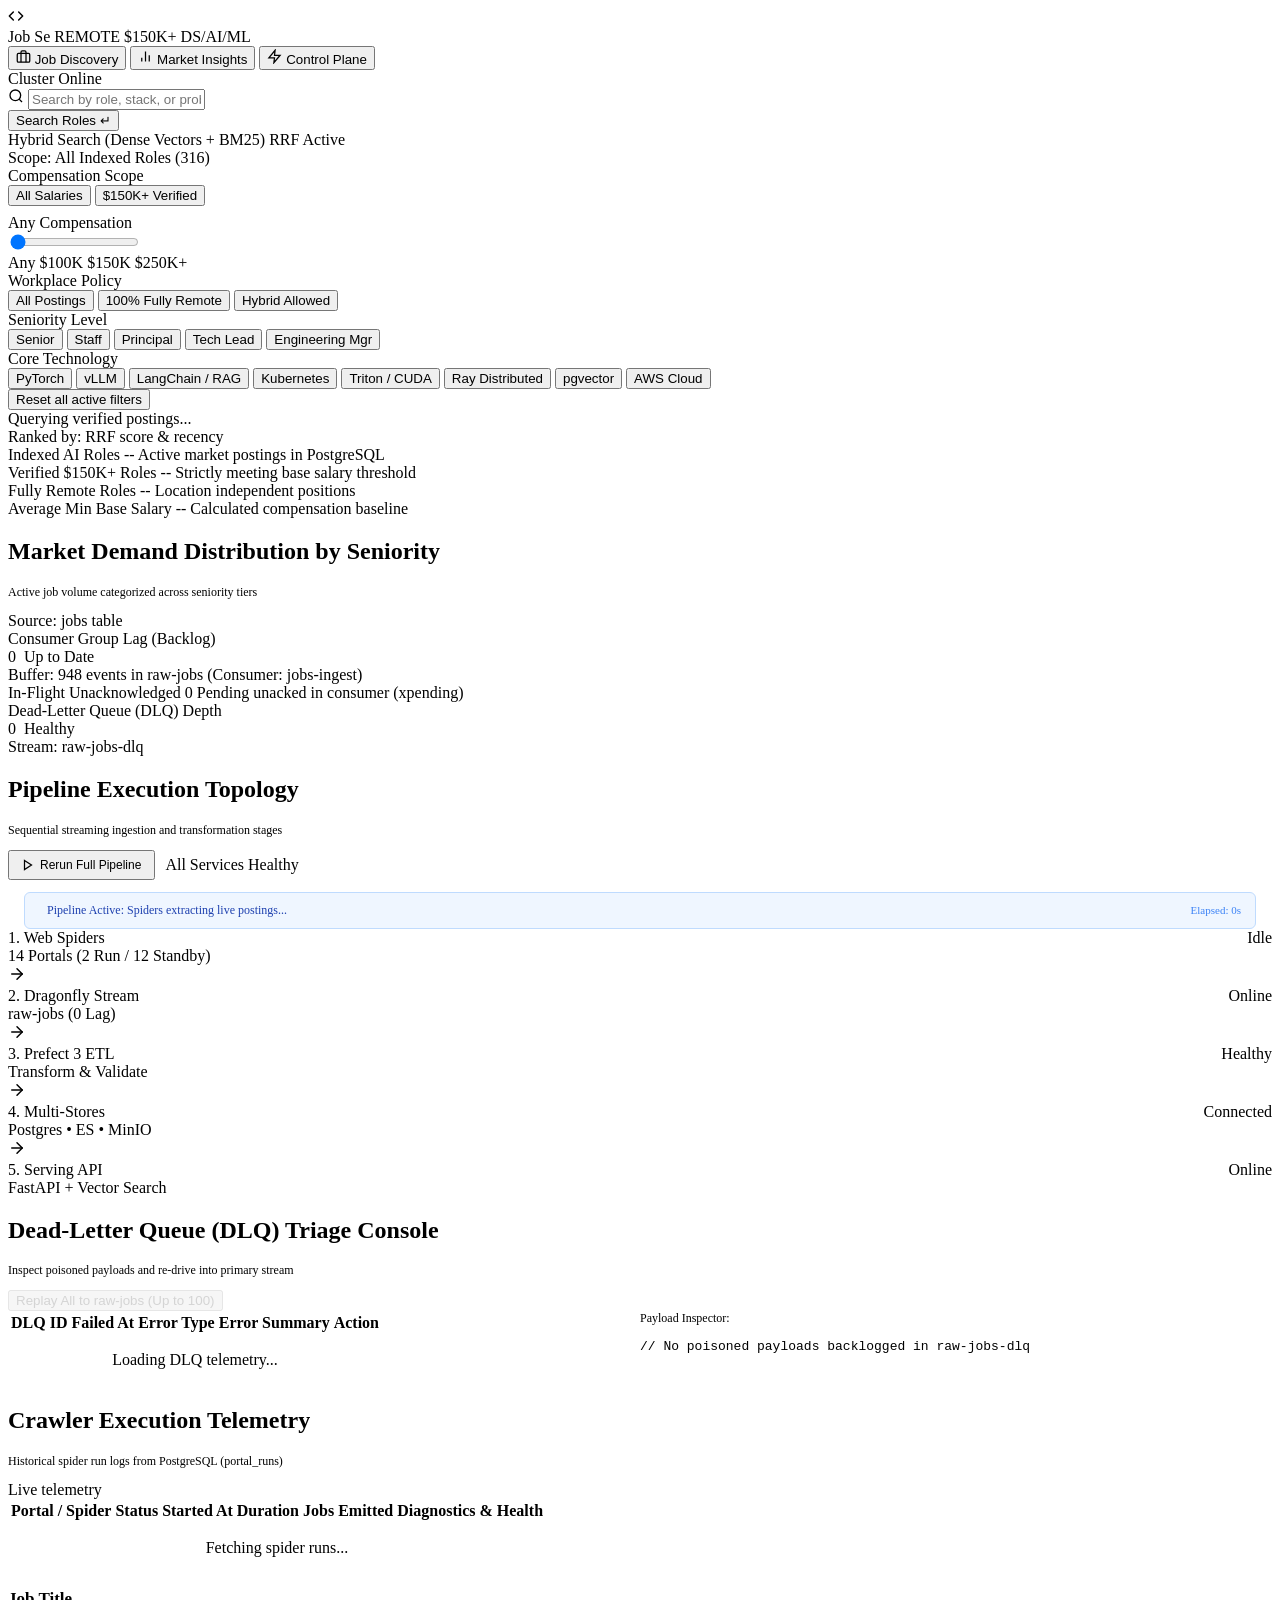
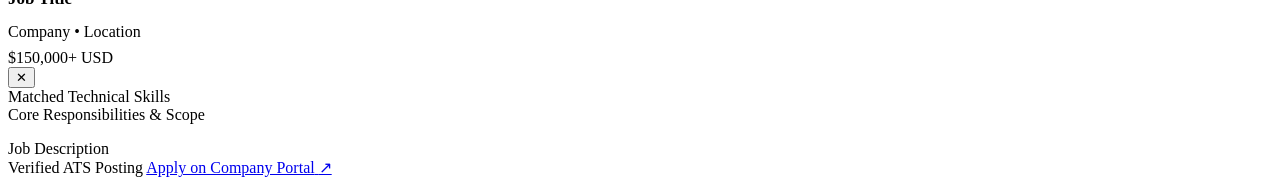
==== api/app/static/index.html @ bc89ac62 "feat(ui): add developer-first Job Se web interface, ops control plane, cross-platform runner, and do" ====
<!DOCTYPE html>
<html lang="en">
<head>
  <meta charset="UTF-8">
  <meta name="viewport" content="width=device-width, initial-scale=1.0">
  <title>Job Se — Remote $150K+ DS/AI/ML Job Search &amp; Data Ops</title>
  <meta name="description" content="Verified remote $150K+ Data Science and Machine Learning roles with hybrid vector search and real-time streaming data ops telemetry.">
  <link rel="stylesheet" href="/static/css/styles.css">
  <link rel="icon" href="data:image/svg+xml,<svg xmlns=%22http://www.w3.org/2000/svg%22 viewBox=%220 0 24 24%22 fill=%22none%22 stroke=%22%230f172a%22 stroke-width=%222%22><rect x=%223%22 y=%223%22 width=%2218%22 height=%2218%22 rx=%222%22/><path d=%22M9 3v18M3 9h18%22/></svg>">
</head>
<body>

  <!-- ========================================================================
       TOP HEADER & NAVIGATION BAR
       ======================================================================== -->
  <header class="app-header">
    <div class="brand-section">
      <div class="brand-logo-icon">
        <svg width="16" height="16" viewBox="0 0 24 24" fill="none" stroke="currentColor" stroke-width="2.2" stroke-linecap="round" stroke-linejoin="round">
          <polyline points="16 18 22 12 16 6"></polyline>
          <polyline points="8 6 2 12 8 18"></polyline>
        </svg>
      </div>
      <div class="brand-title-wrap">
        <span class="brand-title">Job Se</span>
        <span class="brand-subtitle">REMOTE $150K+ DS/AI/ML</span>
      </div>
    </div>

    <!-- Mode Navigation Tabs (GitHub / Vercel style) -->
    <nav class="mode-switcher" aria-label="Application View Switcher">
      <button class="mode-btn active" data-view="discovery" id="navBtnDiscovery">
        <svg width="15" height="15" viewBox="0 0 24 24" fill="none" stroke="currentColor" stroke-width="2">
          <rect x="2" y="7" width="20" height="14" rx="2" ry="2"></rect>
          <path d="M16 21V5a2 2 0 0 0-2-2h-4a2 2 0 0 0-2 2v16"></path>
        </svg>
        <span>Job Discovery</span>
      </button>
      <button class="mode-btn" data-view="insights" id="navBtnInsights">
        <svg width="15" height="15" viewBox="0 0 24 24" fill="none" stroke="currentColor" stroke-width="2">
          <line x1="18" y1="20" x2="18" y2="10"></line>
          <line x1="12" y1="20" x2="12" y2="4"></line>
          <line x1="6" y1="20" x2="6" y2="14"></line>
        </svg>
        <span>Market Insights</span>
      </button>
      <button class="mode-btn" data-view="ops" id="navBtnOps">
        <svg width="15" height="15" viewBox="0 0 24 24" fill="none" stroke="currentColor" stroke-width="2">
          <polygon points="13 2 3 14 12 14 11 22 21 10 12 10 13 2"></polygon>
        </svg>
        <span>Control Plane</span>
      </button>
    </nav>

    <!-- Cluster Telemetry Status Indicator -->
    <div class="header-meta">
      <div class="status-pill">
        <span class="status-dot" id="clusterStatusDot"></span>
        <span id="clusterStatusLabel">Cluster Online</span>
      </div>
    </div>
  </header>

  <!-- ========================================================================
       MAIN APPLICATION SHELL
       ======================================================================== -->
  <main class="main-wrapper">

    <!-- ======================================================================
         VIEW 1: CANDIDATE JOB DISCOVERY
         ====================================================================== -->
    <section class="app-view active" id="view-discovery">
      
      <!-- Search & Query Toolbar -->
      <div class="search-toolbar">
        <div class="search-input-row">
          <div class="search-input-wrap">
            <span class="search-input-icon">
              <svg width="16" height="16" viewBox="0 0 24 24" fill="none" stroke="currentColor" stroke-width="2">
                <circle cx="11" cy="11" r="8"></circle>
                <line x1="21" y1="21" x2="16.65" y2="16.65"></line>
              </svg>
            </span>
            <input 
              type="text" 
              class="main-search-input" 
              id="mainSearchInput" 
              placeholder="Search by role, stack, or problem domain (e.g. 'vLLM', 'Agentic RAG', 'Senior PyTorch')..."
              autocomplete="off"
            >
          </div>
          <button class="btn-primary" id="searchBtn">
            <span>Search Roles</span>
            <span>↵</span>
          </button>
        </div>

        <div class="search-controls-row">
          <div class="hybrid-toggle-wrap" id="hybridToggle" title="Combines dense vector similarity with BM25 inverted index ranking via Reciprocal Rank Fusion">
            <div class="toggle-switch active">
              <div class="toggle-knob"></div>
            </div>
            <span class="hybrid-label">
              <span>Hybrid Search (Dense Vectors + BM25)</span>
              <span class="hybrid-badge">RRF Active</span>
            </span>
          </div>

          <div class="meta-info-text" id="activeFilterSummary">
            Scope: All Indexed Roles (316)
          </div>
        </div>
      </div>

      <!-- Discovery Layout: Sidebar + Feed -->
      <div class="discovery-layout">
        
        <!-- Left Sidebar: Faceted Filters -->
        <aside class="filter-sidebar">
          
          <!-- Filter 1: Salary Threshold -->
          <div>
            <div class="filter-section-title">Compensation Scope</div>
            <div class="pill-group" style="margin-bottom: 8px;">
              <button class="filter-pill active" id="salaryPresetAll" data-salary="all">All Salaries</button>
              <button class="filter-pill" id="salaryPreset150k" data-salary="150000">$150K+ Verified</button>
            </div>
            <div class="salary-slider-display" id="salaryDisplay">Any Compensation</div>
            <input 
              type="range" 
              class="salary-slider" 
              id="salarySlider" 
              min="0" 
              max="250000" 
              step="25000" 
              value="0"
            >
            <div class="salary-range-labels">
              <span>Any</span>
              <span>$100K</span>
              <span>$150K</span>
              <span>$250K+</span>
            </div>
          </div>

          <!-- Filter 2: Workplace Policy -->
          <div>
            <div class="filter-section-title">Workplace Policy</div>
            <div class="pill-group">
              <button class="filter-pill active" data-filter="remote" data-val="all">All Postings</button>
              <button class="filter-pill" data-filter="remote" data-val="true">100% Fully Remote</button>
              <button class="filter-pill" data-filter="remote" data-val="false">Hybrid Allowed</button>
            </div>
          </div>

          <!-- Filter 3: Seniority Scope -->
          <div>
            <div class="filter-section-title">Seniority Level</div>
            <div class="pill-group">
              <button class="filter-pill" data-filter="seniority" data-val="senior">Senior</button>
              <button class="filter-pill" data-filter="seniority" data-val="staff">Staff</button>
              <button class="filter-pill" data-filter="seniority" data-val="principal">Principal</button>
              <button class="filter-pill" data-filter="seniority" data-val="lead">Tech Lead</button>
              <button class="filter-pill" data-filter="seniority" data-val="manager">Engineering Mgr</button>
            </div>
          </div>

          <!-- Filter 4: Core Technical Stack -->
          <div>
            <div class="filter-section-title">Core Technology</div>
            <div class="pill-group">
              <button class="filter-pill" data-filter="skill" data-val="pytorch">PyTorch</button>
              <button class="filter-pill" data-filter="skill" data-val="vllm">vLLM</button>
              <button class="filter-pill" data-filter="skill" data-val="langchain">LangChain / RAG</button>
              <button class="filter-pill" data-filter="skill" data-val="kubernetes">Kubernetes</button>
              <button class="filter-pill" data-filter="skill" data-val="triton">Triton / CUDA</button>
              <button class="filter-pill" data-filter="skill" data-val="ray">Ray Distributed</button>
              <button class="filter-pill" data-filter="skill" data-val="pgvector">pgvector</button>
              <button class="filter-pill" data-filter="skill" data-val="aws">AWS Cloud</button>
            </div>
          </div>

          <button class="reset-filters-btn" id="resetFiltersBtn">Reset all active filters</button>
        </aside>

        <!-- Right Column: Jobs Feed -->
        <section class="results-column">
          <div class="results-header-bar">
            <span class="results-count" id="resultsCount">Querying verified postings...</span>
            <div class="meta-info-text">
              Ranked by: RRF score &amp; recency
            </div>
          </div>

          <div class="jobs-grid" id="jobsGrid">
            <!-- Dynamic Job Cards injected by app.js -->
          </div>
        </section>

      </div>
    </section>

    <!-- ======================================================================
         VIEW 2: MARKET INSIGHTS
         ====================================================================== -->
    <section class="app-view" id="view-insights">
      <div class="insights-grid">
        
        <!-- KPI Metric Cards -->
        <div class="stat-cards-row">
          <div class="stat-card">
            <span class="stat-card-title">Indexed AI Roles</span>
            <span class="stat-card-value" id="statTotalJobs">--</span>
            <span class="stat-card-sub">Active market postings in PostgreSQL</span>
          </div>

          <div class="stat-card">
            <span class="stat-card-title">Verified $150K+ Roles</span>
            <span class="stat-card-value" id="statAbove150k" style="color: var(--status-success-text);">--</span>
            <span class="stat-card-sub">Strictly meeting base salary threshold</span>
          </div>

          <div class="stat-card">
            <span class="stat-card-title">Fully Remote Roles</span>
            <span class="stat-card-value" id="statRemoteJobs" style="color: var(--accent);">--</span>
            <span class="stat-card-sub">Location independent positions</span>
          </div>

          <div class="stat-card">
            <span class="stat-card-title">Average Min Base Salary</span>
            <span class="stat-card-value" id="statAvgSalary">--</span>
            <span class="stat-card-sub">Calculated compensation baseline</span>
          </div>
        </div>

        <!-- Seniority Distribution Chart -->
        <div class="panel-card">
          <div class="panel-header">
            <div>
              <h2 class="panel-title">Market Demand Distribution by Seniority</h2>
              <p style="font-size: 12px; color: var(--text-muted); margin-top: 2px;">
                Active job volume categorized across seniority tiers
              </p>
            </div>
            <span class="meta-info-text">Source: jobs table</span>
          </div>
          <div class="salary-benchmark-bars" id="seniorityBenchmarks">
            <!-- Injected by app.js -->
          </div>
        </div>

      </div>
    </section>

    <!-- ======================================================================
         VIEW 3: DATA OPERATIONS CONTROL PLANE
         ====================================================================== -->
    <section class="app-view" id="view-ops">
      <div class="ops-grid">

        <!-- Stream & Queue Status Cards -->
        <div class="stat-cards-row" style="grid-template-columns: repeat(3, 1fr);">
          <div class="stat-card">
            <span class="stat-card-title">Consumer Group Lag (Backlog)</span>
            <div style="display: flex; align-items: baseline; gap: 8px;">
              <span class="stat-card-value" id="opsStreamLag" style="color: var(--status-success-text);">0</span>
              <span class="badge-status success" id="opsLagStatusBadge">Up to Date</span>
            </div>
            <div class="stream-meter-wrap">
              <div class="stream-meter-fill" id="opsStreamMeterFill" style="width: 0%;"></div>
            </div>
            <span class="stat-card-sub" id="opsStreamBufferSub" style="margin-top: 6px;">
              Buffer: 948 events in raw-jobs (Consumer: jobs-ingest)
            </span>
          </div>

          <div class="stat-card">
            <span class="stat-card-title">In-Flight Unacknowledged</span>
            <span class="stat-card-value" id="opsStreamPending" style="color: var(--accent);">0</span>
            <span class="stat-card-sub" style="margin-top: 6px;">Pending unacked in consumer (xpending)</span>
          </div>

          <div class="stat-card" id="opsDlqCard">
            <span class="stat-card-title">Dead-Letter Queue (DLQ) Depth</span>
            <div style="display: flex; align-items: baseline; gap: 8px;">
              <span class="stat-card-value" id="opsDlqDepth">0</span>
              <span class="badge-status success" id="opsDlqStatusBadge">Healthy</span>
            </div>
            <span class="stat-card-sub" style="margin-top: 6px;">Stream: raw-jobs-dlq</span>
          </div>
        </div>

        <!-- Pipeline Execution Topology (GitHub Actions Style) -->
        <div class="panel-card">
          <div class="panel-header">
            <div>
              <h2 class="panel-title">Pipeline Execution Topology</h2>
              <p style="font-size: 12px; color: var(--text-muted); margin-top: 2px;">
                Sequential streaming ingestion and transformation stages
              </p>
            </div>
            <div style="display: flex; align-items: center; gap: 10px;">
              <button class="btn-primary" id="btnTriggerPipeline" style="font-size: 12px; height: 30px; padding: 0 12px; display: inline-flex; align-items: center; gap: 6px;" title="Dispatches live crawl, stream consumer, and enrichment flow runs">
                <svg width="12" height="12" viewBox="0 0 24 24" fill="none" stroke="currentColor" stroke-width="2.5">
                  <polygon points="5 3 19 12 5 21 5 3"></polygon>
                </svg>
                <span id="btnTriggerPipelineText">Rerun Full Pipeline</span>
              </button>
              <div class="status-pill">
                <span class="status-dot"></span>
                <span id="topologyStatusText">All Services Healthy</span>
              </div>
            </div>
          </div>

          <!-- Live Pipeline Execution Progress Banner -->
          <div id="pipelineRunBanner" style="display: none; margin: 12px 16px 0 16px; padding: 10px 14px; background: #eff6ff; border: 1px solid #bfdbfe; border-radius: 6px; font-size: 12px; color: #1e40af; display: flex; justify-content: space-between; align-items: center;">
            <div style="display: flex; align-items: center; gap: 8px;">
              <span class="status-dot" style="background: #2563eb;"></span>
              <span id="pipelineRunStatusText" style="font-weight: 500;">Pipeline Active: Spiders extracting live postings...</span>
            </div>
            <span style="font-family: var(--font-mono); font-size: 11px; color: #3b82f6;" id="pipelineRunTimer">Elapsed: 0s</span>
          </div>

          <div class="pipeline-diagram">
            <div class="dag-node">
              <div style="display: flex; justify-content: space-between; align-items: flex-start;">
                <span class="dag-node-title">1. Web Spiders</span>
                <span class="badge-status" style="background: var(--bg-subtle); color: var(--text-secondary); border: 1px solid var(--border-default);">Idle</span>
              </div>
              <span class="dag-node-sub">14 Portals (2 Run / 12 Standby)</span>
            </div>
            
            <div class="dag-arrow" aria-hidden="true">
              <svg width="18" height="18" viewBox="0 0 24 24" fill="none" stroke="currentColor" stroke-width="2" stroke-linecap="round" stroke-linejoin="round">
                <line x1="5" y1="12" x2="19" y2="12"></line>
                <polyline points="12 5 19 12 12 19"></polyline>
              </svg>
            </div>

            <div class="dag-node">
              <div style="display: flex; justify-content: space-between; align-items: flex-start;">
                <span class="dag-node-title">2. Dragonfly Stream</span>
                <span class="badge-status success">Online</span>
              </div>
              <span class="dag-node-sub">raw-jobs (0 Lag)</span>
            </div>
            
            <div class="dag-arrow" aria-hidden="true">
              <svg width="18" height="18" viewBox="0 0 24 24" fill="none" stroke="currentColor" stroke-width="2" stroke-linecap="round" stroke-linejoin="round">
                <line x1="5" y1="12" x2="19" y2="12"></line>
                <polyline points="12 5 19 12 12 19"></polyline>
              </svg>
            </div>

            <div class="dag-node">
              <div style="display: flex; justify-content: space-between; align-items: flex-start;">
                <span class="dag-node-title">3. Prefect 3 ETL</span>
                <span class="badge-status success">Healthy</span>
              </div>
              <span class="dag-node-sub">Transform &amp; Validate</span>
            </div>
            
            <div class="dag-arrow" aria-hidden="true">
              <svg width="18" height="18" viewBox="0 0 24 24" fill="none" stroke="currentColor" stroke-width="2" stroke-linecap="round" stroke-linejoin="round">
                <line x1="5" y1="12" x2="19" y2="12"></line>
                <polyline points="12 5 19 12 12 19"></polyline>
              </svg>
            </div>

            <div class="dag-node">
              <div style="display: flex; justify-content: space-between; align-items: flex-start;">
                <span class="dag-node-title">4. Multi-Stores</span>
                <span class="badge-status success">Connected</span>
              </div>
              <span class="dag-node-sub">Postgres • ES • MinIO</span>
            </div>
            
            <div class="dag-arrow" aria-hidden="true">
              <svg width="18" height="18" viewBox="0 0 24 24" fill="none" stroke="currentColor" stroke-width="2" stroke-linecap="round" stroke-linejoin="round">
                <line x1="5" y1="12" x2="19" y2="12"></line>
                <polyline points="12 5 19 12 12 19"></polyline>
              </svg>
            </div>

            <div class="dag-node">
              <div style="display: flex; justify-content: space-between; align-items: flex-start;">
                <span class="dag-node-title">5. Serving API</span>
                <span class="badge-status success">Online</span>
              </div>
              <span class="dag-node-sub">FastAPI + Vector Search</span>
            </div>
          </div>
        </div>

        <!-- Dead-Letter Queue (DLQ) Triage Console -->
        <div class="panel-card">
          <div class="panel-header">
            <div>
              <h2 class="panel-title">Dead-Letter Queue (DLQ) Triage Console</h2>
              <p style="font-size: 12px; color: var(--text-muted); margin-top: 2px;">
                Inspect poisoned payloads and re-drive into primary stream
              </p>
            </div>
            <button class="btn-secondary" id="dlqReplayBatchBtn" disabled style="opacity: 0.5; cursor: not-allowed;" title="No poisoned messages in DLQ to replay">
              Replay All to raw-jobs (Up to 100)
            </button>
          </div>

          <div style="display: grid; grid-template-columns: 1fr 1fr; gap: var(--space-4); align-items: start;">
            <div class="table-wrap">
              <table class="ops-table">
                <thead>
                  <tr>
                    <th>DLQ ID</th>
                    <th>Failed At</th>
                    <th>Error Type</th>
                    <th>Error Summary</th>
                    <th>Action</th>
                  </tr>
                </thead>
                <tbody id="dlqTableBody">
                  <tr><td colspan="5" style="text-align: center; color: var(--text-muted); padding: 16px;">Loading DLQ telemetry...</td></tr>
                </tbody>
              </table>
            </div>

            <div>
              <div style="font-size: 12px; font-family: var(--font-mono); color: var(--text-muted); margin-bottom: 6px;">
                Payload Inspector:
              </div>
              <pre class="json-preview" id="dlqPayloadPreview">// No poisoned payloads backlogged in raw-jobs-dlq</pre>
            </div>
          </div>
        </div>

        <!-- Crawler Telemetry Table -->
        <div class="panel-card">
          <div class="panel-header">
            <div>
              <h2 class="panel-title">Crawler Execution Telemetry</h2>
              <p style="font-size: 12px; color: var(--text-muted); margin-top: 2px;">
                Historical spider run logs from PostgreSQL (portal_runs)
              </p>
            </div>
            <span class="meta-info-text" id="telemetryMetaCount">Live telemetry</span>
          </div>

          <div class="table-wrap">
            <table class="ops-table">
              <thead>
                <tr>
                  <th>Portal / Spider</th>
                  <th>Status</th>
                  <th>Started At</th>
                  <th>Duration</th>
                  <th>Jobs Emitted</th>
                  <th>Diagnostics &amp; Health</th>
                </tr>
              </thead>
              <tbody id="spiderRunsTableBody">
                <tr><td colspan="6" style="text-align: center; color: var(--text-muted); padding: 16px;">Fetching spider runs...</td></tr>
              </tbody>
            </table>
          </div>
        </div>

      </div>
    </section>

  </main>

  <!-- ========================================================================
       SLIDE-OUT JOB DETAIL DRAWER
       ======================================================================== -->
  <div class="drawer-backdrop" id="drawerBackdrop"></div>

  <aside class="drawer-panel" id="drawerPanel" aria-labelledby="drawerTitle">
    <div class="drawer-header">
      <div>
        <h2 class="job-card-title" id="drawerTitle" style="font-size: 17px;">Job Title</h2>
        <div class="job-card-company" id="drawerCompany" style="margin-top: 4px;">Company • Location</div>
        <div style="margin-top: 8px;">
          <div class="salary-tag" id="drawerSalary">$150,000+ USD</div>
        </div>
      </div>
      <button class="drawer-close-btn" id="drawerCloseBtn" aria-label="Close Job Details">✕</button>
    </div>

    <div class="drawer-content">
      
      <!-- Extracted Skills Section -->
      <div>
        <div class="drawer-section-title">Matched Technical Skills</div>
        <div class="pill-group" id="drawerSkills"></div>
      </div>

      <!-- Extracted Responsibilities Section -->
      <div>
        <div class="drawer-section-title">Core Responsibilities &amp; Scope</div>
        <ul class="detail-list" id="drawerResponsibilities"></ul>
      </div>

      <!-- Description Section -->
      <div>
        <div class="drawer-section-title">Job Description</div>
        <div id="drawerDescription" style="font-size: 13px; line-height: 1.6; color: var(--text-secondary);"></div>
      </div>

    </div>

    <div class="drawer-footer">
      <span class="meta-info-text">Verified ATS Posting</span>
      <a href="#" class="btn-primary" id="drawerApplyBtn" target="_blank" rel="noopener noreferrer">
        <span>Apply on Company Portal</span>
        <span>↗</span>
      </a>
    </div>
  </aside>

  <script src="/static/js/app.js"></script>
</body>
</html>
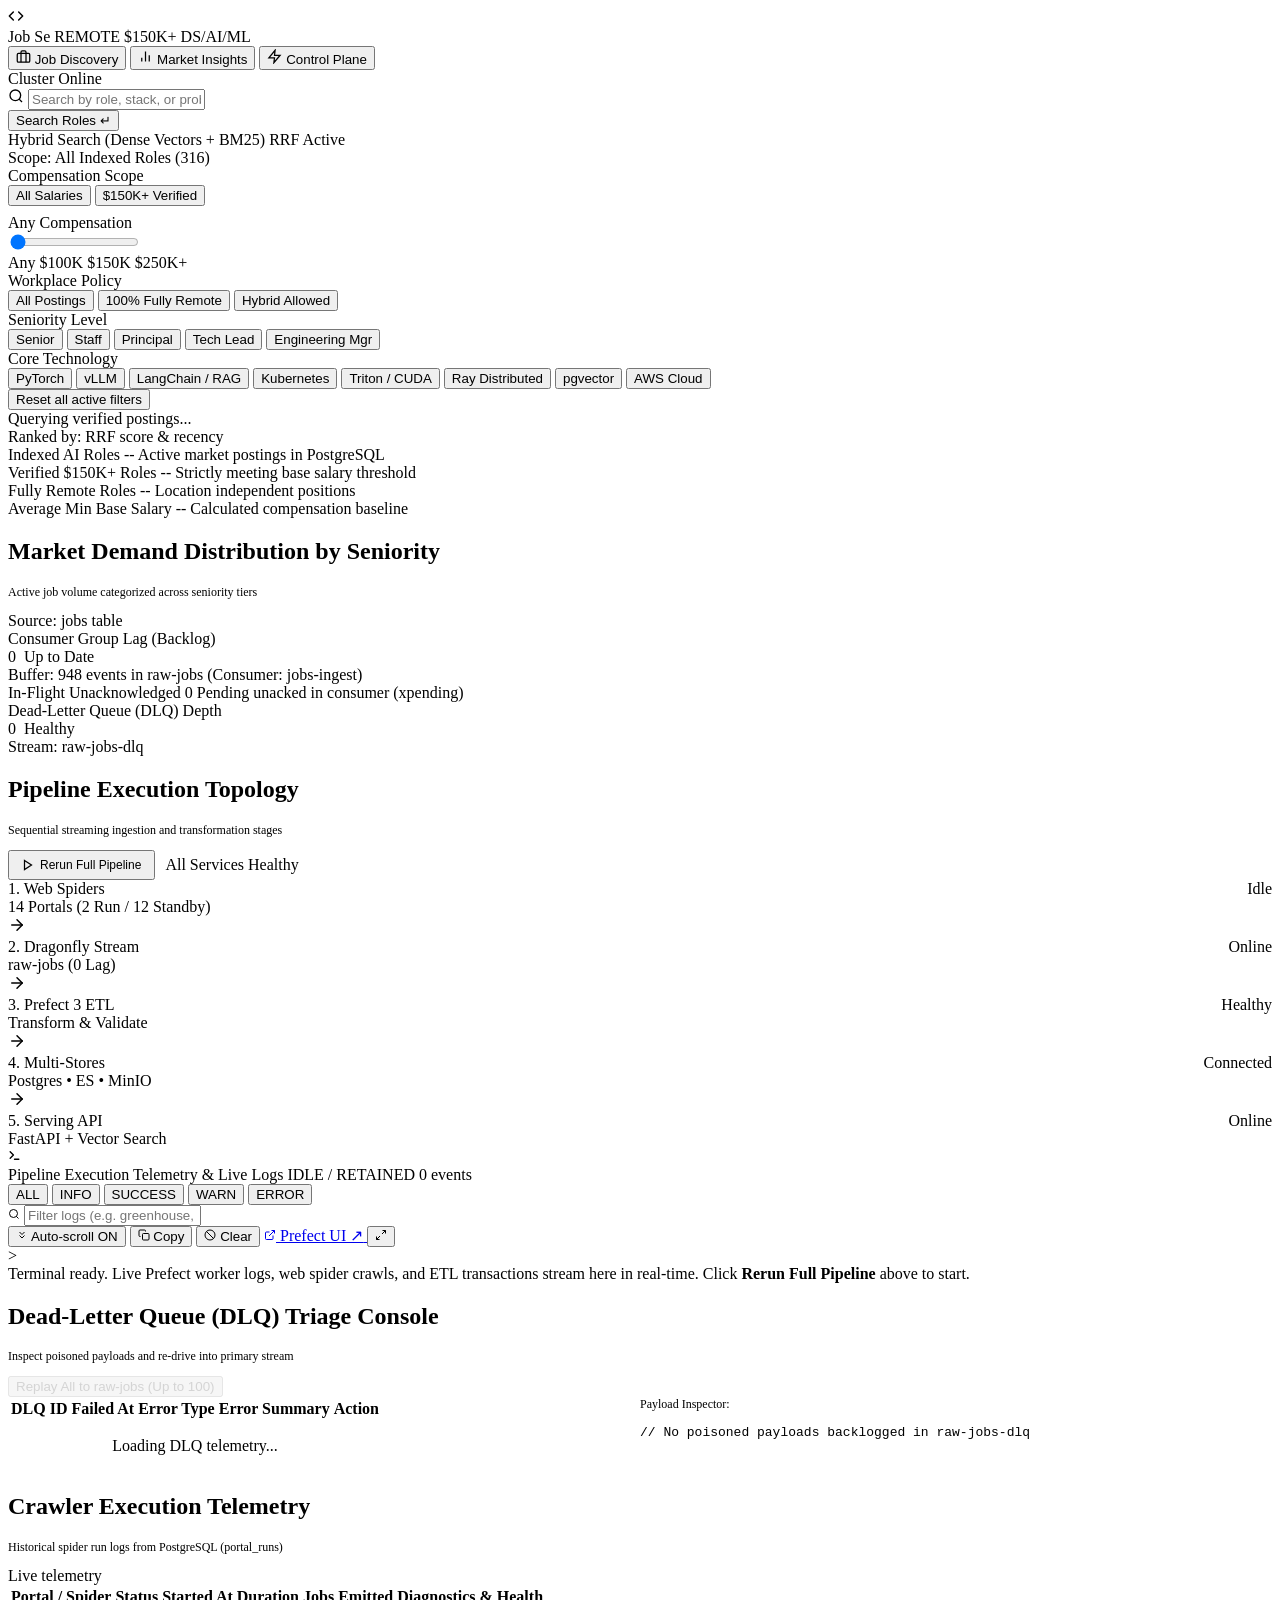
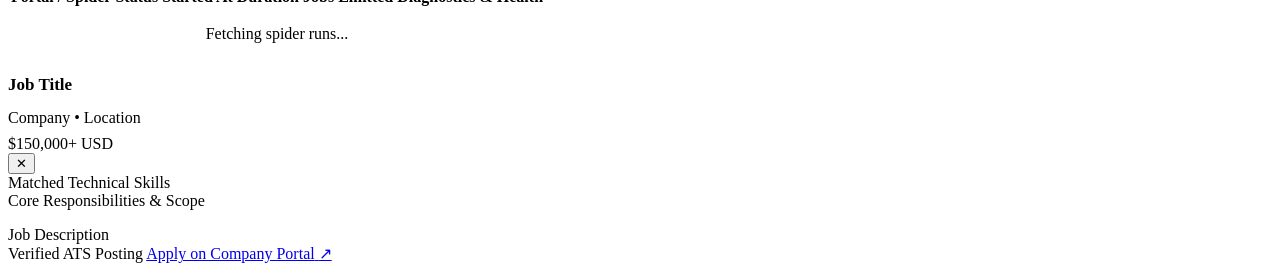
==== commit e9510c14: "Add frontend UI components and operational management router for Job SE application" ====
--- a/api/app/static/index.html
+++ b/api/app/static/index.html
@@ -313,22 +313,67 @@
             </div>
           </div>
 
-          <!-- Live Pipeline Execution Progress Banner -->
-          <div id="pipelineRunBanner" style="display: none; margin: 12px 16px 0 16px; padding: 10px 14px; background: #eff6ff; border: 1px solid #bfdbfe; border-radius: 6px; font-size: 12px; color: #1e40af; display: flex; justify-content: space-between; align-items: center;">
-            <div style="display: flex; align-items: center; gap: 8px;">
-              <span class="status-dot" style="background: #2563eb;"></span>
-              <span id="pipelineRunStatusText" style="font-weight: 500;">Pipeline Active: Spiders extracting live postings...</span>
-            </div>
-            <span style="font-family: var(--font-mono); font-size: 11px; color: #3b82f6;" id="pipelineRunTimer">Elapsed: 0s</span>
-          </div>
+          <!-- Dynamic Pipeline Progress & Execution Stepper -->
+          <div id="pipelineProgressSection" class="pipeline-progress-section" style="display: none;">
+            <div class="pipeline-progress-meta">
+              <div class="progress-title-wrap">
+                <span class="pipeline-pulse-dot" id="pipelinePulseDot"></span>
+                <span id="pipelineStageTitle" class="pipeline-stage-title">Pipeline Inactive</span>
+              </div>
+              <div class="progress-stats-wrap">
+                <span id="pipelineProgressPct" class="progress-pct-badge">0%</span>
+                <span id="pipelineRunTimer" class="pipeline-timer">Elapsed: 0s</span>
+              </div>
+            </div>
+            <div class="pipeline-progress-track">
+              <div id="pipelineProgressBar" class="pipeline-progress-fill" style="width: 0%;"></div>
+            </div>
+            <div class="pipeline-stepper-grid">
+              <div class="stepper-step" id="stepperStep1">
+                <div class="step-header">
+                  <span class="step-num">1</span>
+                  <span class="step-name">Master Dimensions</span>
+                  <span class="step-badge" id="stepBadge1">Idle</span>
+                </div>
+                <span class="step-sub" id="stepSub1">Skills, Portals &amp; Dimensions</span>
+              </div>
+              <div class="stepper-step" id="stepperStep2">
+                <div class="step-header">
+                  <span class="step-num">2</span>
+                  <span class="step-name">Web Spiders (Extract)</span>
+                  <span class="step-badge" id="stepBadge2">Idle</span>
+                </div>
+                <span class="step-sub" id="stepSub2">14 Portals -&gt; raw-jobs stream</span>
+              </div>
+              <div class="stepper-step" id="stepperStep3">
+                <div class="step-header">
+                  <span class="step-num">3</span>
+                  <span class="step-name">Stream ETL (Load)</span>
+                  <span class="step-badge" id="stepBadge3">Idle</span>
+                </div>
+                <span class="step-sub" id="stepSub3">Postgres, ES, MinIO Multi-Store</span>
+              </div>
+              <div class="stepper-step" id="stepperStep4">
+                <div class="step-header">
+                  <span class="step-num">4</span>
+                  <span class="step-name">Analytics &amp; Mining</span>
+                  <span class="step-badge" id="stepBadge4">Idle</span>
+                </div>
+                <span class="step-sub" id="stepSub4">Skill Taxonomy &amp; Snapshot</span>
+              </div>
+            </div>
+          </div>
+
+          <!-- Legacy notification banner preserved for backward compatibility -->
+          <div id="pipelineRunBanner" style="display: none;"></div>
 
           <div class="pipeline-diagram">
-            <div class="dag-node">
+            <div class="dag-node" id="dagNode1">
               <div style="display: flex; justify-content: space-between; align-items: flex-start;">
                 <span class="dag-node-title">1. Web Spiders</span>
-                <span class="badge-status" style="background: var(--bg-subtle); color: var(--text-secondary); border: 1px solid var(--border-default);">Idle</span>
-              </div>
-              <span class="dag-node-sub">14 Portals (2 Run / 12 Standby)</span>
+                <span class="badge-status" id="nodeSpiderBadge" style="background: var(--bg-subtle); color: var(--text-secondary); border: 1px solid var(--border-default);">Idle</span>
+              </div>
+              <span class="dag-node-sub" id="dagNodeSub1">14 Portals (2 Run / 12 Standby)</span>
             </div>
             
             <div class="dag-arrow" aria-hidden="true">
@@ -338,12 +383,12 @@
               </svg>
             </div>
 
-            <div class="dag-node">
+            <div class="dag-node" id="dagNode2">
               <div style="display: flex; justify-content: space-between; align-items: flex-start;">
                 <span class="dag-node-title">2. Dragonfly Stream</span>
-                <span class="badge-status success">Online</span>
-              </div>
-              <span class="dag-node-sub">raw-jobs (0 Lag)</span>
+                <span class="badge-status success" id="nodeStreamBadge">Online</span>
+              </div>
+              <span class="dag-node-sub" id="dagNodeSub2">raw-jobs (0 Lag)</span>
             </div>
             
             <div class="dag-arrow" aria-hidden="true">
@@ -353,12 +398,12 @@
               </svg>
             </div>
 
-            <div class="dag-node">
+            <div class="dag-node" id="dagNode3">
               <div style="display: flex; justify-content: space-between; align-items: flex-start;">
                 <span class="dag-node-title">3. Prefect 3 ETL</span>
-                <span class="badge-status success">Healthy</span>
-              </div>
-              <span class="dag-node-sub">Transform &amp; Validate</span>
+                <span class="badge-status success" id="nodePrefectBadge">Healthy</span>
+              </div>
+              <span class="dag-node-sub" id="dagNodeSub3">Transform &amp; Validate</span>
             </div>
             
             <div class="dag-arrow" aria-hidden="true">
@@ -368,12 +413,12 @@
               </svg>
             </div>
 
-            <div class="dag-node">
+            <div class="dag-node" id="dagNode4">
               <div style="display: flex; justify-content: space-between; align-items: flex-start;">
                 <span class="dag-node-title">4. Multi-Stores</span>
-                <span class="badge-status success">Connected</span>
-              </div>
-              <span class="dag-node-sub">Postgres • ES • MinIO</span>
+                <span class="badge-status success" id="nodeStoresBadge">Connected</span>
+              </div>
+              <span class="dag-node-sub" id="dagNodeSub4">Postgres • ES • MinIO</span>
             </div>
             
             <div class="dag-arrow" aria-hidden="true">
@@ -383,12 +428,111 @@
               </svg>
             </div>
 
-            <div class="dag-node">
+            <div class="dag-node" id="dagNode5">
               <div style="display: flex; justify-content: space-between; align-items: flex-start;">
                 <span class="dag-node-title">5. Serving API</span>
-                <span class="badge-status success">Online</span>
-              </div>
-              <span class="dag-node-sub">FastAPI + Vector Search</span>
+                <span class="badge-status success" id="nodeApiBadge">Online</span>
+              </div>
+              <span class="dag-node-sub" id="dagNodeSub5">FastAPI + Vector Search</span>
+            </div>
+          </div>
+
+          <!-- Dedicated Pipeline Live Telemetry & Log Console (Industrial Terminal) -->
+          <div class="pipeline-console-card" id="pipelineConsoleCard">
+            <div class="console-header">
+              <div class="console-title-area">
+                <div class="terminal-badge-icon" aria-hidden="true">
+                  <svg width="13" height="13" viewBox="0 0 24 24" fill="none" stroke="currentColor" stroke-width="2.5" stroke-linecap="round" stroke-linejoin="round">
+                    <polyline points="4 17 10 11 4 5"></polyline>
+                    <line x1="12" y1="19" x2="20" y2="19"></line>
+                  </svg>
+                </div>
+                <span class="console-title">Pipeline Execution Telemetry &amp; Live Logs</span>
+                <span id="consoleLiveIndicator" class="console-live-pill">
+                  <span class="console-live-dot"></span>
+                  <span id="consoleLiveText">IDLE / RETAINED</span>
+                </span>
+                <span id="consoleLogCount" class="console-count-pill">0 events</span>
+              </div>
+
+              <div class="console-toolbar">
+                <!-- Log Level Filters -->
+                <div class="console-btn-group" role="group" aria-label="Log level filter">
+                  <button class="console-filter-btn active" data-level="ALL">ALL</button>
+                  <button class="console-filter-btn" data-level="INFO">INFO</button>
+                  <button class="console-filter-btn" data-level="SUCCESS">SUCCESS</button>
+                  <button class="console-filter-btn" data-level="WARN">WARN</button>
+                  <button class="console-filter-btn" data-level="ERROR">ERROR</button>
+                </div>
+
+                <!-- Search Filter -->
+                <div class="console-search-box">
+                  <svg width="12" height="12" viewBox="0 0 24 24" fill="none" stroke="currentColor" stroke-width="2">
+                    <circle cx="11" cy="11" r="8"></circle>
+                    <line x1="21" y1="21" x2="16.65" y2="16.65"></line>
+                  </svg>
+                  <input type="text" id="consoleSearchInput" placeholder="Filter logs (e.g. greenhouse, jobs=)..." />
+                  <button id="consoleSearchClearBtn" class="search-clear-btn" title="Clear filter" style="display:none;">&times;</button>
+                </div>
+
+                <!-- Console Actions -->
+                <button id="consoleAutoScrollBtn" class="console-action-btn active" title="Toggle automatic scrolling to latest log">
+                  <svg width="12" height="12" viewBox="0 0 24 24" fill="none" stroke="currentColor" stroke-width="2">
+                    <polyline points="7 13 12 18 17 13"></polyline>
+                    <polyline points="7 6 12 11 17 6"></polyline>
+                  </svg>
+                  <span id="consoleAutoScrollText">Auto-scroll ON</span>
+                </button>
+
+                <button id="consoleCopyBtn" class="console-action-btn" title="Copy visible logs to clipboard">
+                  <svg width="12" height="12" viewBox="0 0 24 24" fill="none" stroke="currentColor" stroke-width="2">
+                    <rect x="9" y="9" width="13" height="13" rx="2" ry="2"></rect>
+                    <path d="M5 15H4a2 2 0 0 1-2-2V4a2 2 0 0 1 2-2h9a2 2 0 0 1 2 2v1"></path>
+                  </svg>
+                  <span id="consoleCopyText">Copy</span>
+                </button>
+
+                <button id="consoleClearBtn" class="console-action-btn" title="Clear console buffer">
+                  <svg width="12" height="12" viewBox="0 0 24 24" fill="none" stroke="currentColor" stroke-width="2">
+                    <circle cx="12" cy="12" r="10"></circle>
+                    <line x1="4.93" y1="4.93" x2="19.07" y2="19.07"></line>
+                  </svg>
+                  <span>Clear</span>
+                </button>
+
+                <a id="consolePrefectLink" href="http://localhost:4200" target="_blank" rel="noopener noreferrer" class="console-action-btn link" title="Open flow runs in Prefect 3 Web Dashboard">
+                  <svg width="12" height="12" viewBox="0 0 24 24" fill="none" stroke="currentColor" stroke-width="2">
+                    <path d="M18 13v6a2 2 0 0 1-2 2H5a2 2 0 0 1-2-2V8a2 2 0 0 1 2-2h6"></path>
+                    <polyline points="15 3 21 3 21 9"></polyline>
+                    <line x1="10" y1="14" x2="21" y2="3"></line>
+                  </svg>
+                  <span>Prefect UI ↗</span>
+                </a>
+
+                <button id="consoleToggleHeightBtn" class="console-action-btn icon-only" title="Toggle full-screen / expanded terminal view">
+                  <svg width="12" height="12" viewBox="0 0 24 24" fill="none" stroke="currentColor" stroke-width="2" id="consoleToggleHeightIcon">
+                    <polyline points="15 3 21 3 21 9"></polyline>
+                    <polyline points="9 21 3 21 3 15"></polyline>
+                    <line x1="21" y1="3" x2="14" y2="10"></line>
+                    <line x1="3" y1="21" x2="10" y2="14"></line>
+                  </svg>
+                </button>
+              </div>
+            </div>
+
+            <!-- Console Viewport -->
+            <div class="console-viewport-wrap">
+              <div id="consoleTerminalViewport" class="console-terminal-body">
+                <div class="terminal-empty-state" id="consoleEmptyState">
+                  <div class="terminal-prompt-sym">&gt;</div>
+                  <div>Terminal ready. Live Prefect worker logs, web spider crawls, and ETL transactions stream here in real-time. Click <strong>Rerun Full Pipeline</strong> above to start.</div>
+                </div>
+              </div>
+
+              <!-- Floating Jump to Bottom Banner when auto-scroll is paused -->
+              <button id="consoleJumpBottomBtn" class="console-jump-bottom-btn" style="display: none;">
+                ↓ New logs incoming • Click to scroll to latest
+              </button>
             </div>
           </div>
         </div>
